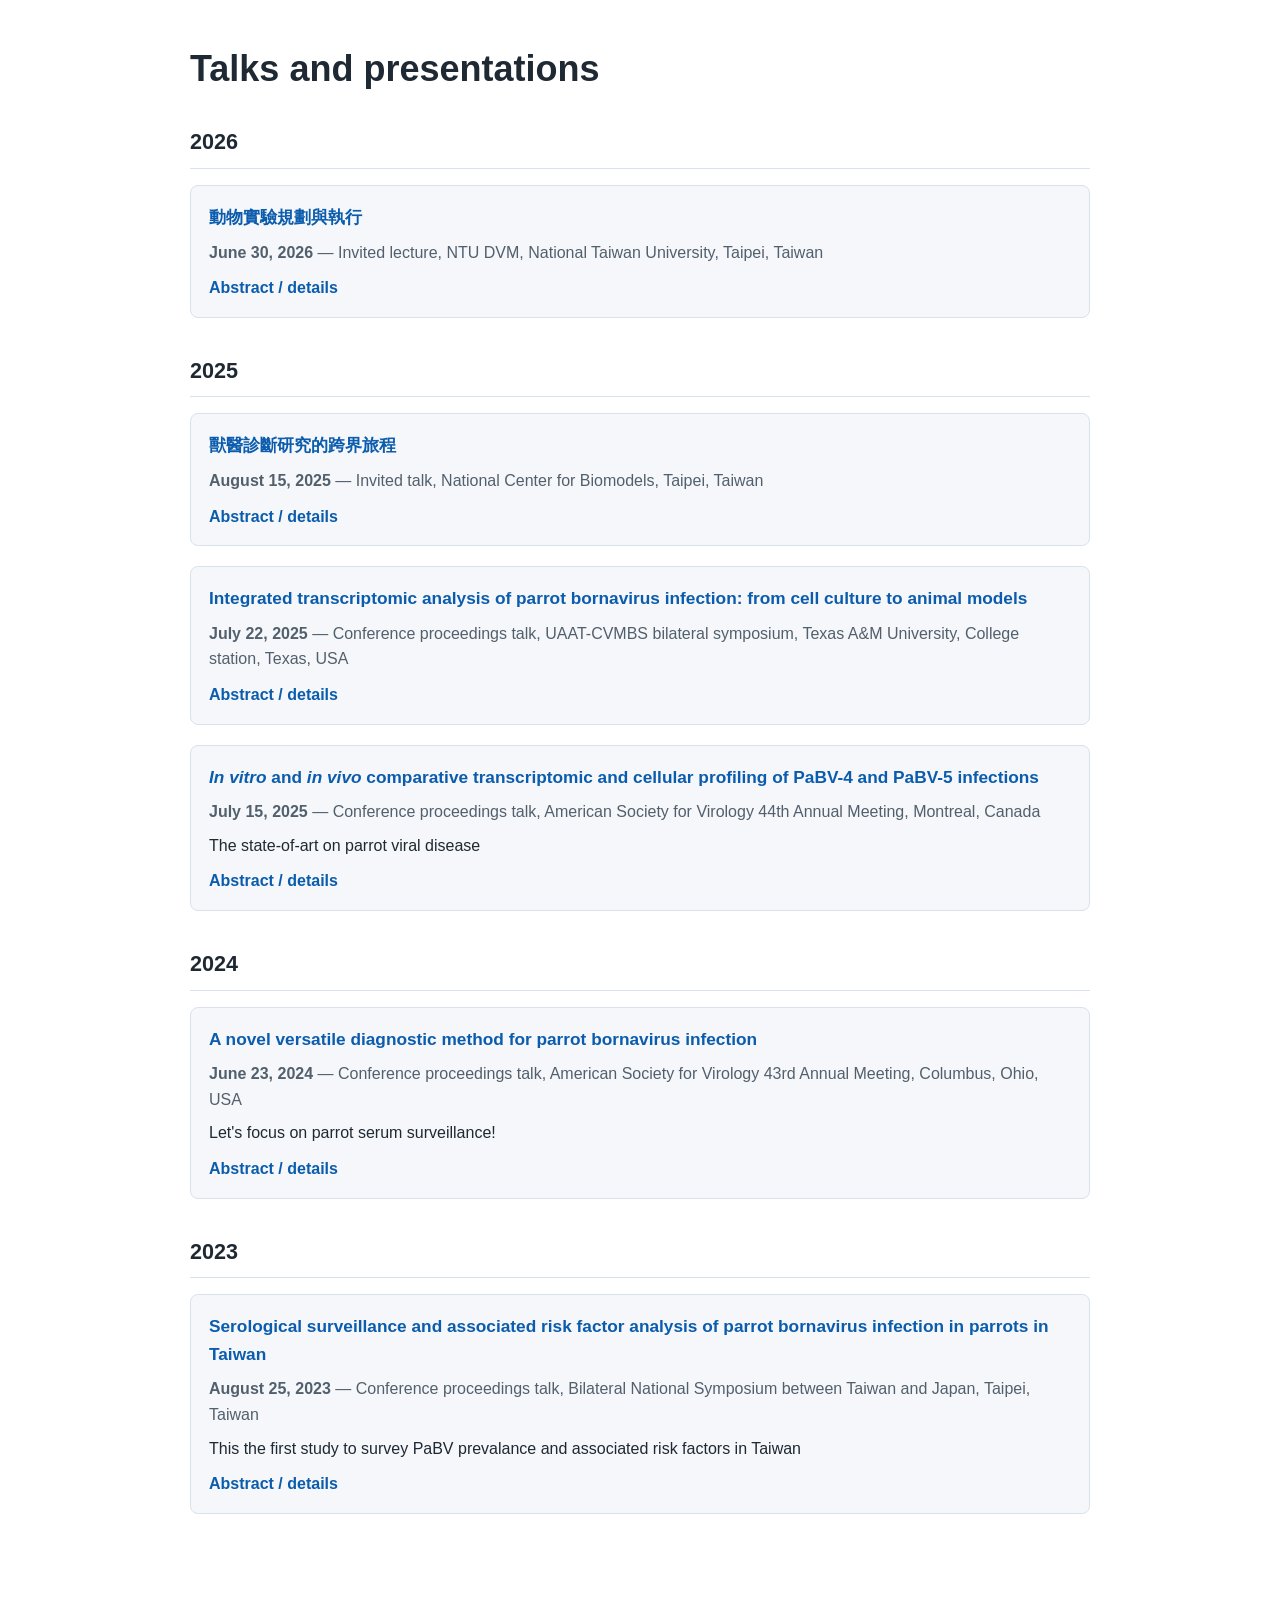
==== index.html @ 84c07e23 "renew" ====
<!doctype html>
<html lang="en">
<head>
  <meta charset="utf-8">
  <meta name="viewport" content="width=device-width, initial-scale=1">
  <title>Talks and presentations</title>
  <style>
    :root {
      color-scheme: light;
      --text: #1f2933;
      --muted: #52606d;
      --link: #0b5cad;
      --border: #d9e2ec;
      --bg-soft: #f5f7fa;
    }

    body {
      margin: 0;
      color: var(--text);
      font-family: -apple-system, BlinkMacSystemFont, "Segoe UI", Arial, sans-serif;
      line-height: 1.6;
      background: #ffffff;
    }

    main {
      max-width: 900px;
      margin: 0 auto;
      padding: 48px 24px 64px;
    }

    h1 {
      margin: 0 0 32px;
      font-size: 2.25rem;
      line-height: 1.15;
    }

    h2 {
      margin: 36px 0 16px;
      padding-bottom: 8px;
      border-bottom: 1px solid var(--border);
      font-size: 1.35rem;
    }

    ul {
      margin: 0;
      padding: 0;
      list-style: none;
    }

    li {
      margin: 0 0 20px;
      padding: 18px 18px 16px;
      border: 1px solid var(--border);
      border-radius: 8px;
      background: var(--bg-soft);
    }

    a {
      color: var(--link);
      text-decoration: none;
    }

    a:hover,
    a:focus {
      text-decoration: underline;
    }

    .talk-title {
      font-size: 1.08rem;
      font-weight: 700;
    }

    .meta {
      margin-top: 8px;
      color: var(--muted);
    }

    .excerpt {
      margin: 8px 0 0;
    }

    .details {
      display: inline-block;
      margin-top: 10px;
      font-weight: 600;
    }

    @media (max-width: 640px) {
      main {
        padding: 32px 16px 48px;
      }

      h1 {
        font-size: 1.9rem;
      }

      li {
        padding: 16px;
      }
    }
  </style>
</head>
<body>
  <main>
    <h1>Talks and presentations</h1>

    <h2>2026</h2>
    <ul>
      <li>
        <a class="talk-title" href="/talks/20260630/">動物實驗規劃與執行</a>
        <div class="meta"><strong>June 30, 2026</strong> — Invited lecture, NTU DVM, National Taiwan University, Taipei, Taiwan</div>
        <a class="details" href="/talks/abstracts/2026-animal-experimental-design.html">Abstract / details</a>
      </li>
    </ul>

    <h2>2025</h2>
    <ul>
      <li>
        <a class="talk-title" href="/talks/abstracts/2025-NCB-獸醫診斷研究的跨界旅程-talk.html">獸醫診斷研究的跨界旅程</a>
        <div class="meta"><strong>August 15, 2025</strong> — Invited talk, National Center for Biomodels, Taipei, Taiwan</div>
        <a class="details" href="/talks/abstracts/2025-NCB-獸醫診斷研究的跨界旅程-talk.html">Abstract / details</a>
      </li>
      <li>
        <a class="talk-title" href="/talks/abstracts/2025-tamu-integrated-transcriptomic-analysis-talk.html">Integrated transcriptomic analysis of parrot bornavirus infection: from cell culture to animal models</a>
        <div class="meta"><strong>July 22, 2025</strong> — Conference proceedings talk, UAAT-CVMBS bilateral symposium, Texas A&amp;M University, College station, Texas, USA</div>
        <a class="details" href="/talks/abstracts/2025-tamu-integrated-transcriptomic-analysis-talk.html">Abstract / details</a>
      </li>
      <li>
        <a class="talk-title" href="/talks/abstracts/2025-asv-comparative-pabv-talk-abstract.html"><em>In vitro</em> and <em>in vivo</em> comparative transcriptomic and cellular profiling of PaBV-4 and PaBV-5 infections</a>
        <div class="meta"><strong>July 15, 2025</strong> — Conference proceedings talk, American Society for Virology 44th Annual Meeting, Montreal, Canada</div>
        <p class="excerpt">The state-of-art on parrot viral disease</p>
        <a class="details" href="/talks/abstracts/2025-asv-comparative-pabv-talk-abstract.html">Abstract / details</a>
      </li>
    </ul>

    <h2>2024</h2>
    <ul>
      <li>
        <a class="talk-title" href="/talks/abstracts/2024-asv-pabv-diagnostic.html">A novel versatile diagnostic method for parrot bornavirus infection</a>
        <div class="meta"><strong>June 23, 2024</strong> — Conference proceedings talk, American Society for Virology 43rd Annual Meeting, Columbus, Ohio, USA</div>
        <p class="excerpt">Let's focus on parrot serum surveillance!</p>
        <a class="details" href="/talks/abstracts/2024-asv-pabv-diagnostic.html">Abstract / details</a>
      </li>
    </ul>

    <h2>2023</h2>
    <ul>
      <li>
        <a class="talk-title" href="/talks/abstracts/2023-tw-jp-symposium-pabv-1.html">Serological surveillance and associated risk factor analysis of parrot bornavirus infection in parrots in Taiwan</a>
        <div class="meta"><strong>August 25, 2023</strong> — Conference proceedings talk, Bilateral National Symposium between Taiwan and Japan, Taipei, Taiwan</div>
        <p class="excerpt">This the first study to survey PaBV prevalance and associated risk factors in Taiwan</p>
        <a class="details" href="/talks/abstracts/2023-tw-jp-symposium-pabv-1.html">Abstract / details</a>
      </li>
    </ul>
  </main>
</body>
</html>
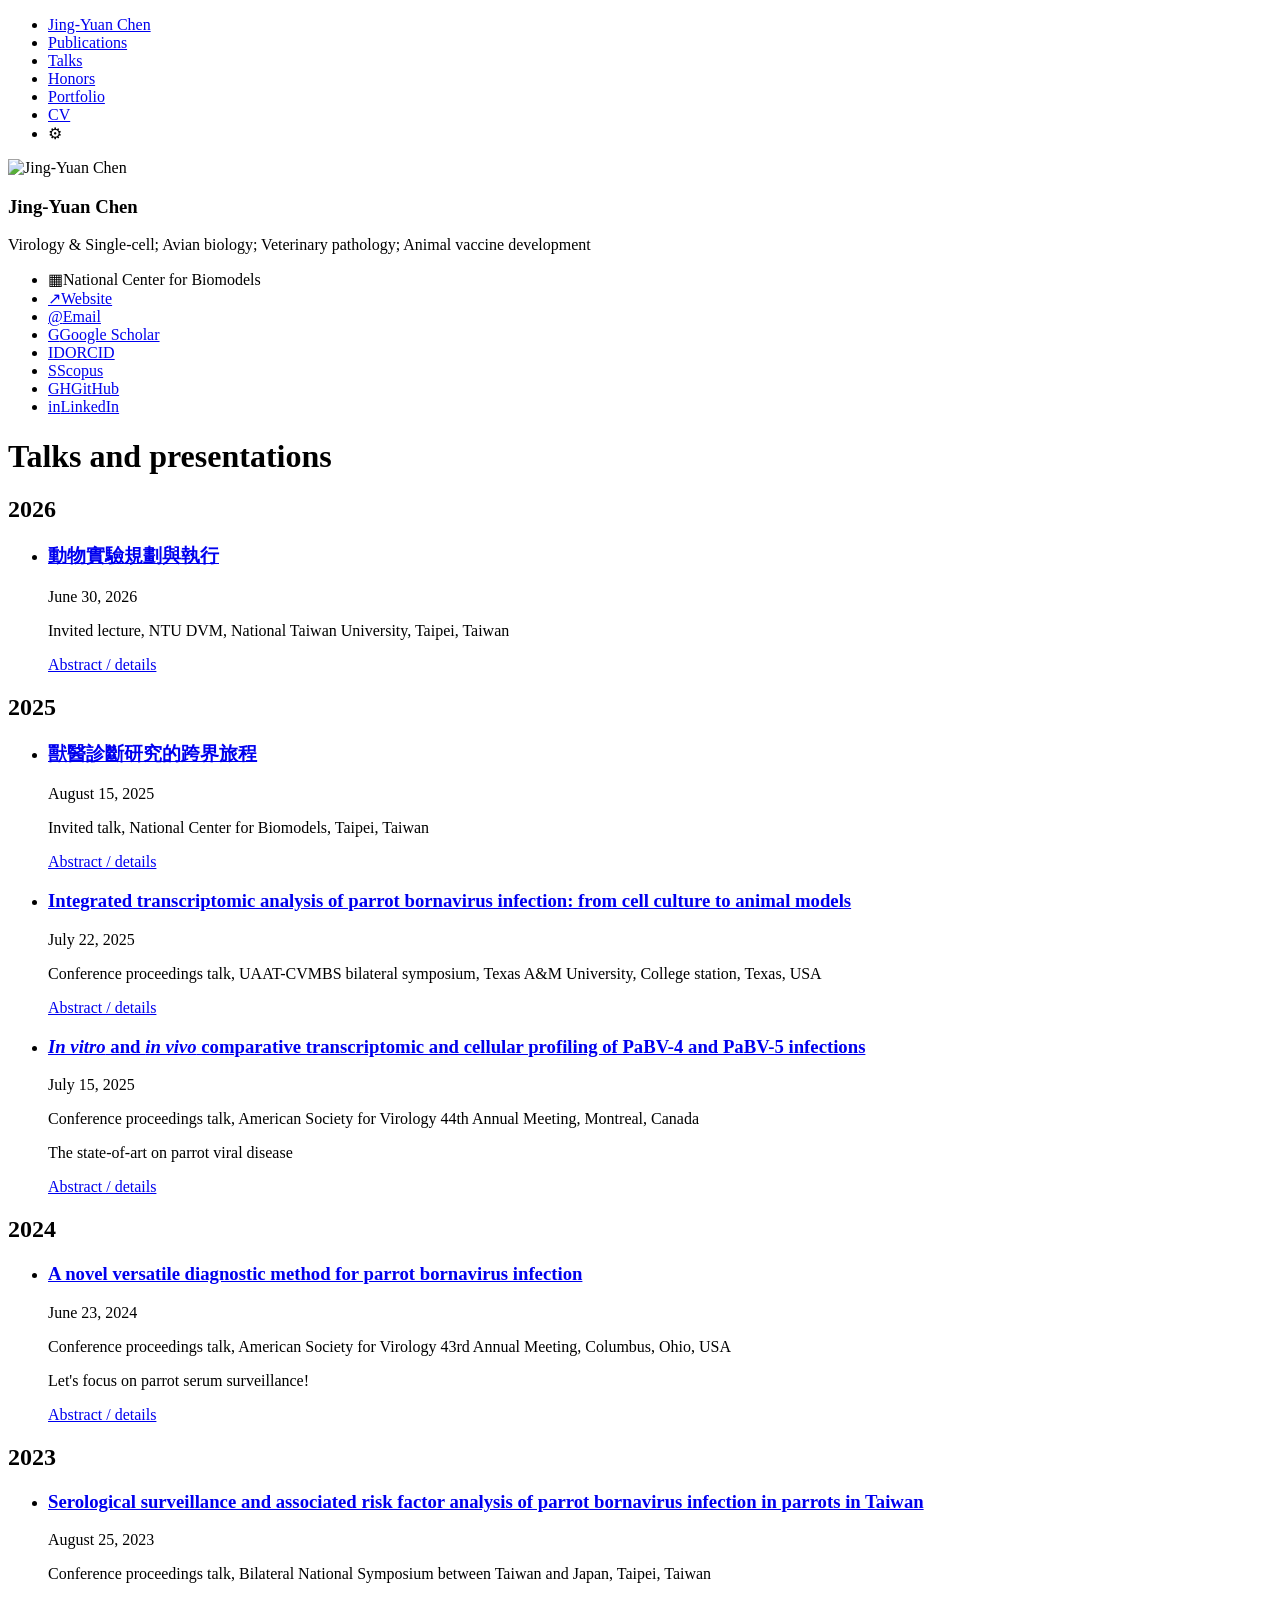
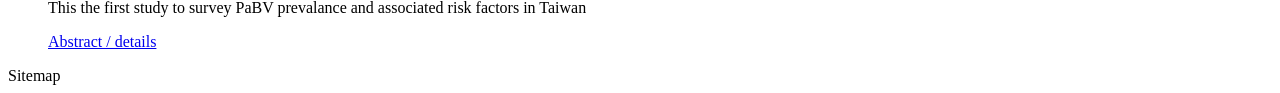
==== commit 26880773: "update" ====
--- a/index.html
+++ b/index.html
@@ -4,154 +4,108 @@
   <meta charset="utf-8">
   <meta name="viewport" content="width=device-width, initial-scale=1">
   <title>Talks and presentations</title>
-  <style>
-    :root {
-      color-scheme: light;
-      --text: #1f2933;
-      --muted: #52606d;
-      --link: #0b5cad;
-      --border: #d9e2ec;
-      --bg-soft: #f5f7fa;
-    }
-
-    body {
-      margin: 0;
-      color: var(--text);
-      font-family: -apple-system, BlinkMacSystemFont, "Segoe UI", Arial, sans-serif;
-      line-height: 1.6;
-      background: #ffffff;
-    }
-
-    main {
-      max-width: 900px;
-      margin: 0 auto;
-      padding: 48px 24px 64px;
-    }
-
-    h1 {
-      margin: 0 0 32px;
-      font-size: 2.25rem;
-      line-height: 1.15;
-    }
-
-    h2 {
-      margin: 36px 0 16px;
-      padding-bottom: 8px;
-      border-bottom: 1px solid var(--border);
-      font-size: 1.35rem;
-    }
-
-    ul {
-      margin: 0;
-      padding: 0;
-      list-style: none;
-    }
-
-    li {
-      margin: 0 0 20px;
-      padding: 18px 18px 16px;
-      border: 1px solid var(--border);
-      border-radius: 8px;
-      background: var(--bg-soft);
-    }
-
-    a {
-      color: var(--link);
-      text-decoration: none;
-    }
-
-    a:hover,
-    a:focus {
-      text-decoration: underline;
-    }
-
-    .talk-title {
-      font-size: 1.08rem;
-      font-weight: 700;
-    }
-
-    .meta {
-      margin-top: 8px;
-      color: var(--muted);
-    }
-
-    .excerpt {
-      margin: 8px 0 0;
-    }
-
-    .details {
-      display: inline-block;
-      margin-top: 10px;
-      font-weight: 600;
-    }
-
-    @media (max-width: 640px) {
-      main {
-        padding: 32px 16px 48px;
-      }
-
-      h1 {
-        font-size: 1.9rem;
-      }
-
-      li {
-        padding: 16px;
-      }
-    }
-  </style>
+  <link rel="stylesheet" href="/talks/assets/talk-page.css">
 </head>
 <body>
-  <main>
+  <header class="masthead">
+    <div class="masthead__inner-wrap">
+      <nav aria-label="Primary navigation">
+        <ul class="visible-links">
+          <li class="masthead__menu-item masthead__menu-item--lg"><a href="/">Jing-Yuan Chen</a></li>
+          <li class="masthead__menu-item"><a href="/publications/">Publications</a></li>
+          <li class="masthead__menu-item"><a href="/talks/">Talks</a></li>
+          <li class="masthead__menu-item"><a href="/honors/">Honors</a></li>
+          <li class="masthead__menu-item"><a href="/portfolio/">Portfolio</a></li>
+          <li class="masthead__menu-item"><a href="/cv/">CV</a></li>
+          <li class="masthead__menu-item"><span class="theme-toggle" aria-hidden="true">⚙</span></li>
+        </ul>
+      </nav>
+    </div>
+  </header>
+
+  <div id="main">
+    <aside class="sidebar" aria-label="Author profile">
+      <div class="author__avatar">
+        <img src="/talks/assets/images/profile.jpg" alt="Jing-Yuan Chen">
+      </div>
+      <div class="author__content">
+        <h3 class="author__name">Jing-Yuan Chen</h3>
+        <p class="author__bio">Virology &amp; Single-cell; Avian biology; Veterinary pathology; Animal vaccine development</p>
+        <ul class="author__urls">
+          <li><span class="profile-icon">▦</span>National Center for Biomodels</li>
+          <li><a href="https://jychen74.github.io/"><span class="profile-icon">↗</span>Website</a></li>
+          <li><a href="mailto:cjyleo@gmail.com"><span class="profile-icon">@</span>Email</a></li>
+          <li><a href="https://scholar.google.com/citations?user=cGiPX_IAAAAJ&amp;hl=zh-TW"><span class="profile-icon">G</span>Google Scholar</a></li>
+          <li><a href="https://orcid.org/0000-0001-8021-2369"><span class="profile-icon">ID</span>ORCID</a></li>
+          <li><a href="https://www.scopus.com/authid/detail.uri?authorId=57210919532#"><span class="profile-icon">S</span>Scopus</a></li>
+          <li><a href="https://github.com/jychen74"><span class="profile-icon">GH</span>GitHub</a></li>
+          <li><a href="https://www.linkedin.com/in/jing-yuan-chen"><span class="profile-icon">in</span>LinkedIn</a></li>
+        </ul>
+      </div>
+    </aside>
+
+    <main class="archive">
     <h1>Talks and presentations</h1>
 
     <h2>2026</h2>
-    <ul>
+    <ul class="talk-list">
       <li>
-        <a class="talk-title" href="/talks/20260630/">動物實驗規劃與執行</a>
-        <div class="meta"><strong>June 30, 2026</strong> — Invited lecture, NTU DVM, National Taiwan University, Taipei, Taiwan</div>
+        <h3 class="archive__item-title"><a href="/talks/20260630/">動物實驗規劃與執行</a></h3>
+        <p class="page__meta">June 30, 2026</p>
+        <p class="archive__item-excerpt">Invited lecture, NTU DVM, National Taiwan University, Taipei, Taiwan</p>
         <a class="details" href="/talks/abstracts/2026-animal-experimental-design.html">Abstract / details</a>
       </li>
     </ul>
 
     <h2>2025</h2>
-    <ul>
+    <ul class="talk-list">
       <li>
-        <a class="talk-title" href="/talks/abstracts/2025-NCB-獸醫診斷研究的跨界旅程-talk.html">獸醫診斷研究的跨界旅程</a>
-        <div class="meta"><strong>August 15, 2025</strong> — Invited talk, National Center for Biomodels, Taipei, Taiwan</div>
+        <h3 class="archive__item-title"><a href="/talks/abstracts/2025-NCB-獸醫診斷研究的跨界旅程-talk.html">獸醫診斷研究的跨界旅程</a></h3>
+        <p class="page__meta">August 15, 2025</p>
+        <p class="archive__item-excerpt">Invited talk, National Center for Biomodels, Taipei, Taiwan</p>
         <a class="details" href="/talks/abstracts/2025-NCB-獸醫診斷研究的跨界旅程-talk.html">Abstract / details</a>
       </li>
       <li>
-        <a class="talk-title" href="/talks/abstracts/2025-tamu-integrated-transcriptomic-analysis-talk.html">Integrated transcriptomic analysis of parrot bornavirus infection: from cell culture to animal models</a>
-        <div class="meta"><strong>July 22, 2025</strong> — Conference proceedings talk, UAAT-CVMBS bilateral symposium, Texas A&amp;M University, College station, Texas, USA</div>
+        <h3 class="archive__item-title"><a href="/talks/abstracts/2025-tamu-integrated-transcriptomic-analysis-talk.html">Integrated transcriptomic analysis of parrot bornavirus infection: from cell culture to animal models</a></h3>
+        <p class="page__meta">July 22, 2025</p>
+        <p class="archive__item-excerpt">Conference proceedings talk, UAAT-CVMBS bilateral symposium, Texas A&amp;M University, College station, Texas, USA</p>
         <a class="details" href="/talks/abstracts/2025-tamu-integrated-transcriptomic-analysis-talk.html">Abstract / details</a>
       </li>
       <li>
-        <a class="talk-title" href="/talks/abstracts/2025-asv-comparative-pabv-talk-abstract.html"><em>In vitro</em> and <em>in vivo</em> comparative transcriptomic and cellular profiling of PaBV-4 and PaBV-5 infections</a>
-        <div class="meta"><strong>July 15, 2025</strong> — Conference proceedings talk, American Society for Virology 44th Annual Meeting, Montreal, Canada</div>
-        <p class="excerpt">The state-of-art on parrot viral disease</p>
+        <h3 class="archive__item-title"><a href="/talks/abstracts/2025-asv-comparative-pabv-talk-abstract.html"><em>In vitro</em> and <em>in vivo</em> comparative transcriptomic and cellular profiling of PaBV-4 and PaBV-5 infections</a></h3>
+        <p class="page__meta">July 15, 2025</p>
+        <p class="archive__item-excerpt">Conference proceedings talk, American Society for Virology 44th Annual Meeting, Montreal, Canada</p>
+        <p class="archive__item-excerpt">The state-of-art on parrot viral disease</p>
         <a class="details" href="/talks/abstracts/2025-asv-comparative-pabv-talk-abstract.html">Abstract / details</a>
       </li>
     </ul>
 
     <h2>2024</h2>
-    <ul>
+    <ul class="talk-list">
       <li>
-        <a class="talk-title" href="/talks/abstracts/2024-asv-pabv-diagnostic.html">A novel versatile diagnostic method for parrot bornavirus infection</a>
-        <div class="meta"><strong>June 23, 2024</strong> — Conference proceedings talk, American Society for Virology 43rd Annual Meeting, Columbus, Ohio, USA</div>
-        <p class="excerpt">Let's focus on parrot serum surveillance!</p>
+        <h3 class="archive__item-title"><a href="/talks/abstracts/2024-asv-pabv-diagnostic.html">A novel versatile diagnostic method for parrot bornavirus infection</a></h3>
+        <p class="page__meta">June 23, 2024</p>
+        <p class="archive__item-excerpt">Conference proceedings talk, American Society for Virology 43rd Annual Meeting, Columbus, Ohio, USA</p>
+        <p class="archive__item-excerpt">Let's focus on parrot serum surveillance!</p>
         <a class="details" href="/talks/abstracts/2024-asv-pabv-diagnostic.html">Abstract / details</a>
       </li>
     </ul>
 
     <h2>2023</h2>
-    <ul>
+    <ul class="talk-list">
       <li>
-        <a class="talk-title" href="/talks/abstracts/2023-tw-jp-symposium-pabv-1.html">Serological surveillance and associated risk factor analysis of parrot bornavirus infection in parrots in Taiwan</a>
-        <div class="meta"><strong>August 25, 2023</strong> — Conference proceedings talk, Bilateral National Symposium between Taiwan and Japan, Taipei, Taiwan</div>
-        <p class="excerpt">This the first study to survey PaBV prevalance and associated risk factors in Taiwan</p>
+        <h3 class="archive__item-title"><a href="/talks/abstracts/2023-tw-jp-symposium-pabv-1.html">Serological surveillance and associated risk factor analysis of parrot bornavirus infection in parrots in Taiwan</a></h3>
+        <p class="page__meta">August 25, 2023</p>
+        <p class="archive__item-excerpt">Conference proceedings talk, Bilateral National Symposium between Taiwan and Japan, Taipei, Taiwan</p>
+        <p class="archive__item-excerpt">This the first study to survey PaBV prevalance and associated risk factors in Taiwan</p>
         <a class="details" href="/talks/abstracts/2023-tw-jp-symposium-pabv-1.html">Abstract / details</a>
       </li>
     </ul>
-  </main>
+    </main>
+  </div>
+
+  <footer class="site-footer">
+    <div class="site-footer__inner">Sitemap</div>
+  </footer>
 </body>
 </html>
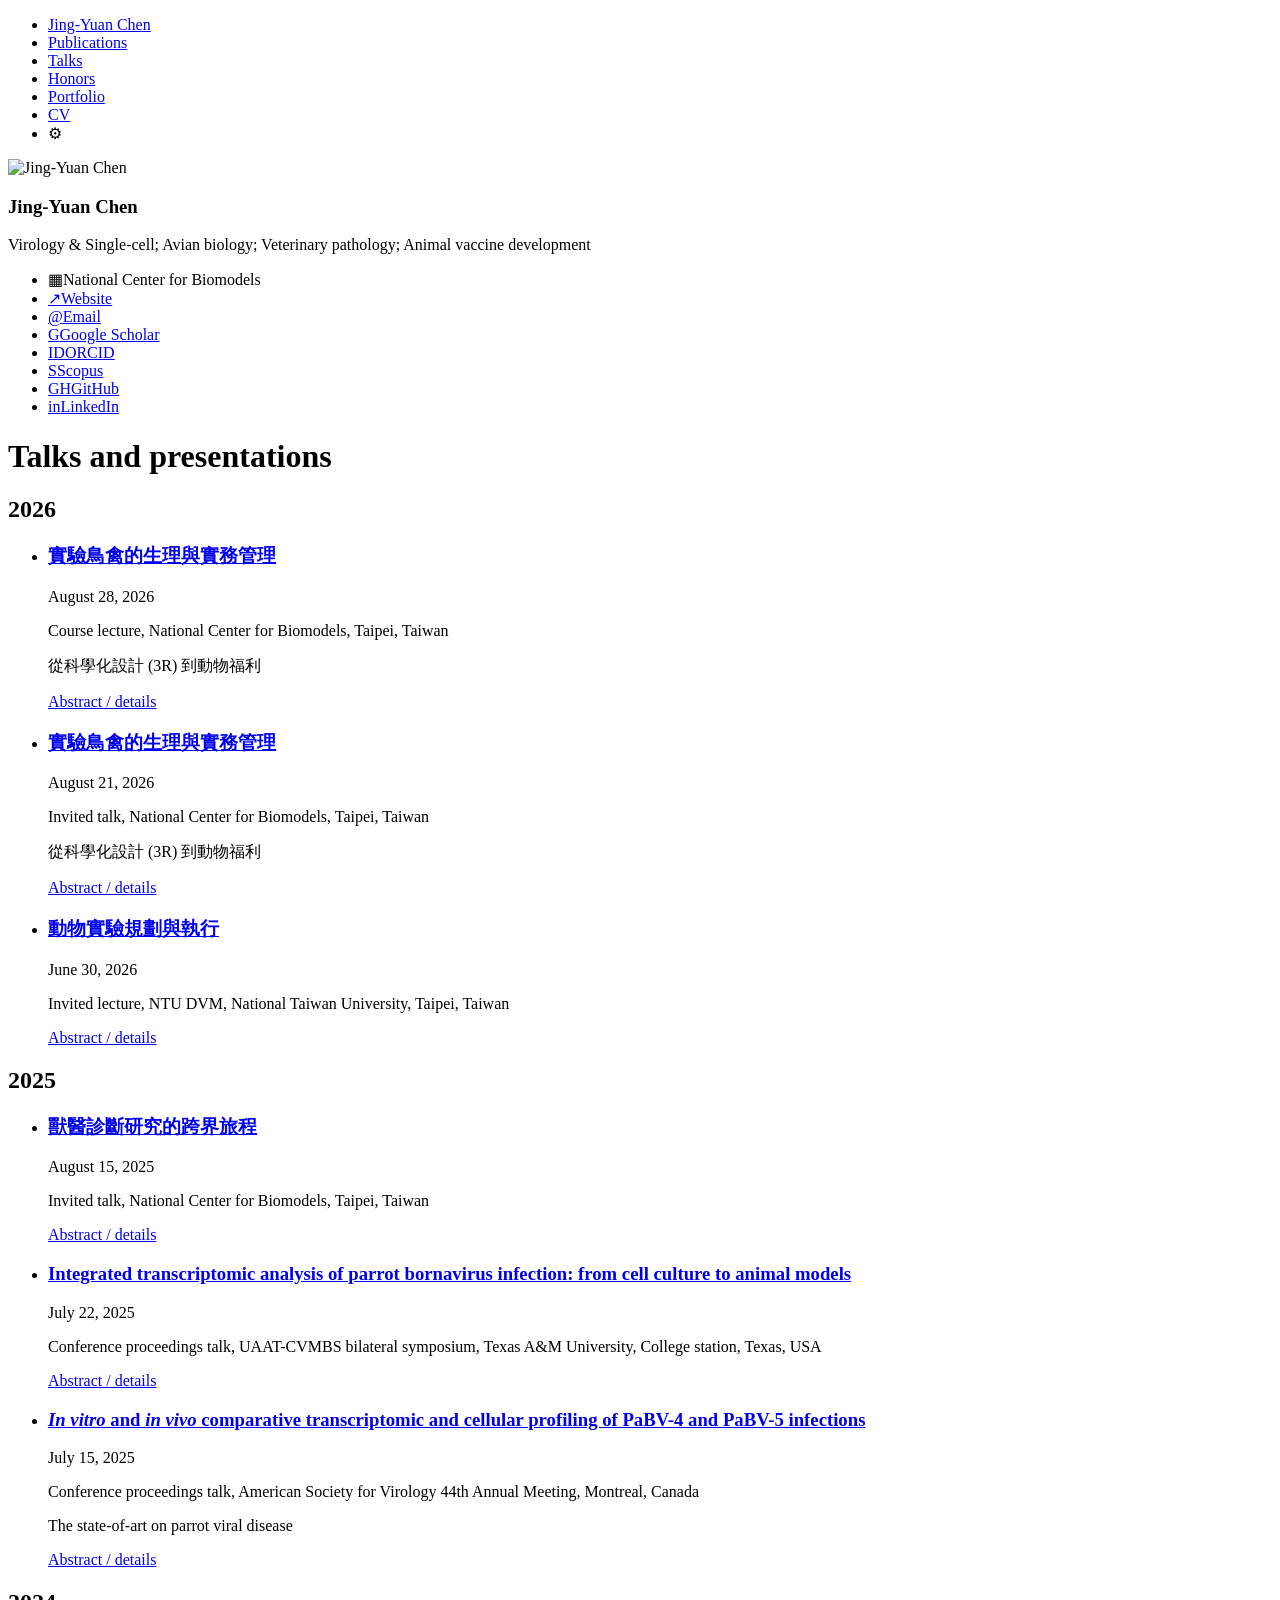
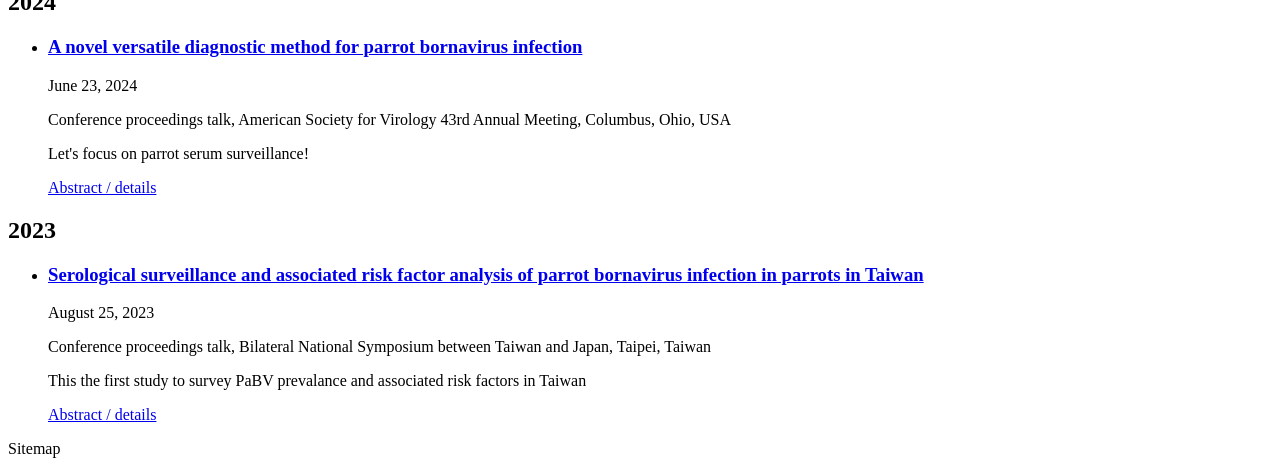
==== commit c8b71e9e: "update" ====
--- a/index.html
+++ b/index.html
@@ -49,6 +49,20 @@
 
     <h2>2026</h2>
     <ul class="talk-list">
+      <li>
+        <h3 class="archive__item-title"><a href="/talks/20260828/">實驗鳥禽的生理與實務管理</a></h3>
+        <p class="page__meta">August 28, 2026</p>
+        <p class="archive__item-excerpt">Course lecture, National Center for Biomodels, Taipei, Taiwan</p>
+        <p class="archive__item-excerpt">從科學化設計 (3R) 到動物福利</p>
+        <a class="details" href="/talks/abstracts/2026-experimental-avian-physiology-management-20260828.html">Abstract / details</a>
+      </li>
+      <li>
+        <h3 class="archive__item-title"><a href="/talks/20260821/">實驗鳥禽的生理與實務管理</a></h3>
+        <p class="page__meta">August 21, 2026</p>
+        <p class="archive__item-excerpt">Invited talk, National Center for Biomodels, Taipei, Taiwan</p>
+        <p class="archive__item-excerpt">從科學化設計 (3R) 到動物福利</p>
+        <a class="details" href="/talks/abstracts/2026-experimental-avian-physiology-management-20260821.html">Abstract / details</a>
+      </li>
       <li>
         <h3 class="archive__item-title"><a href="/talks/20260630/">動物實驗規劃與執行</a></h3>
         <p class="page__meta">June 30, 2026</p>
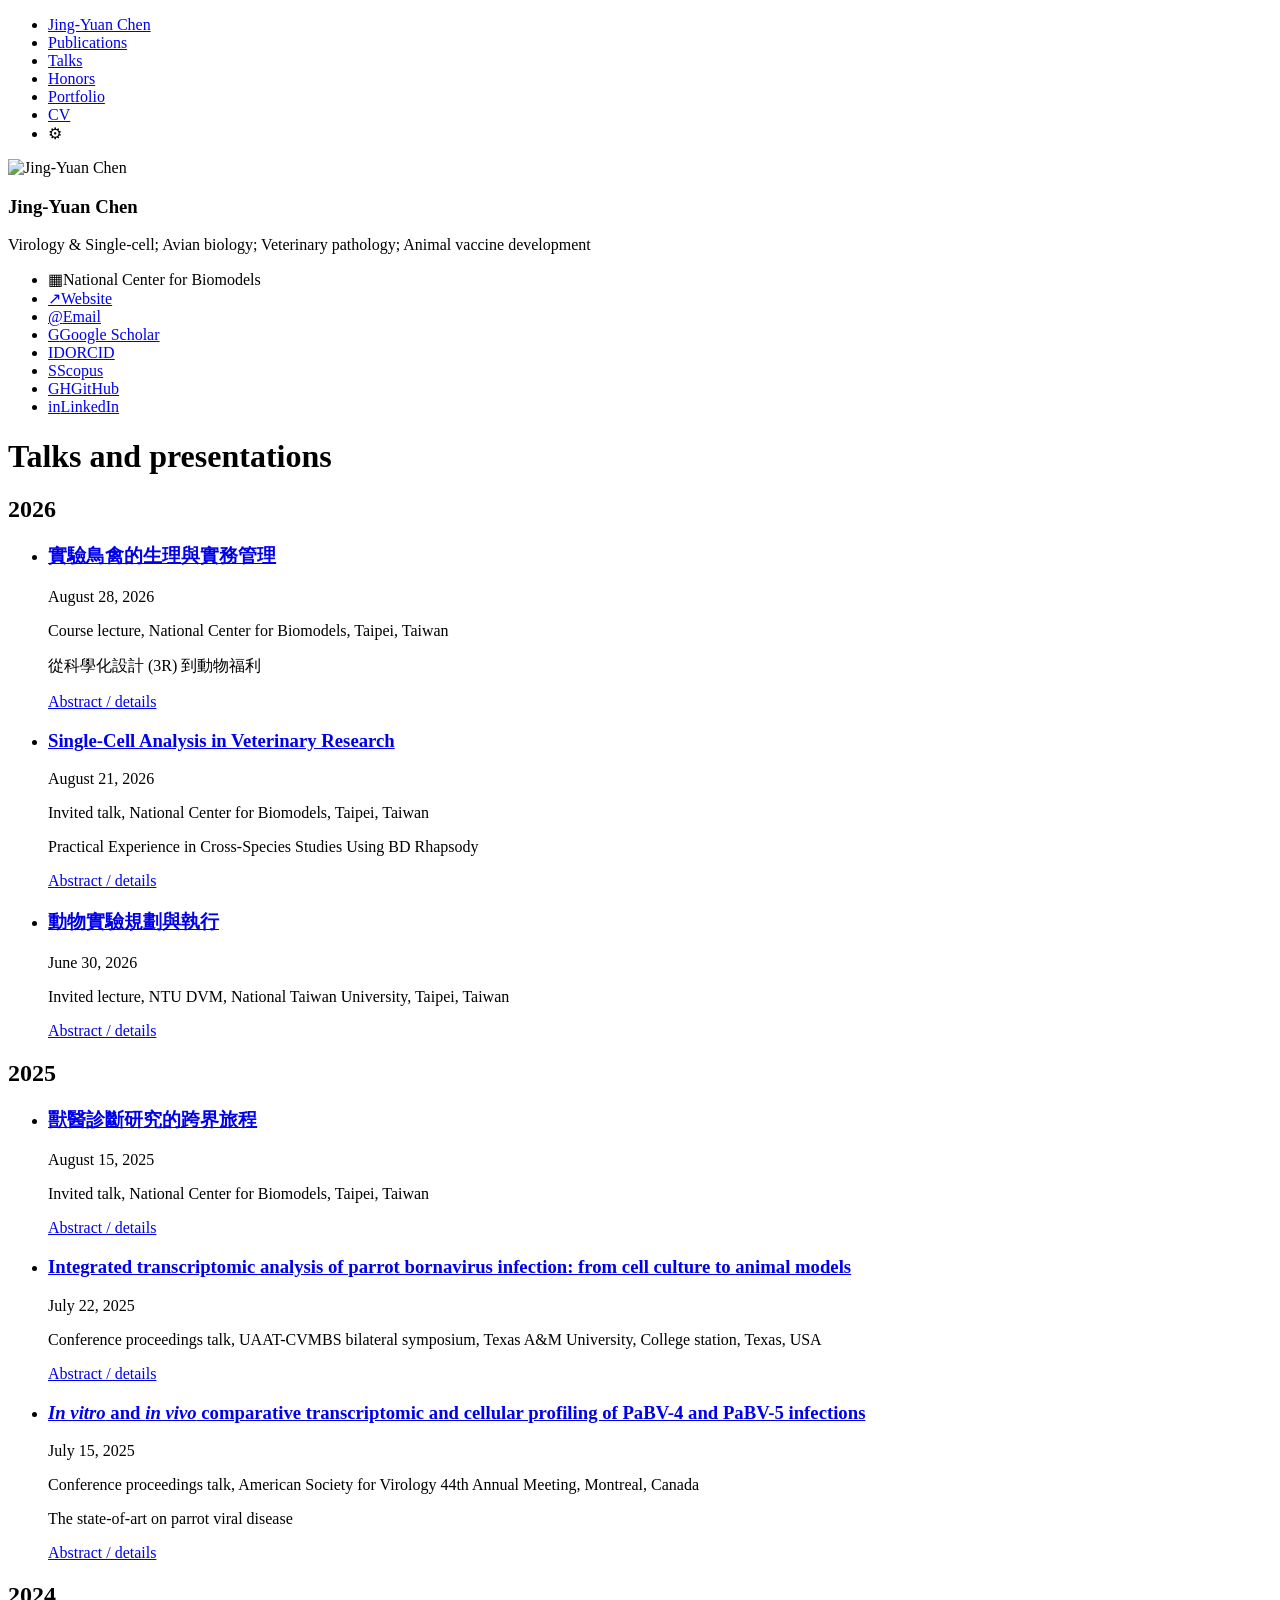
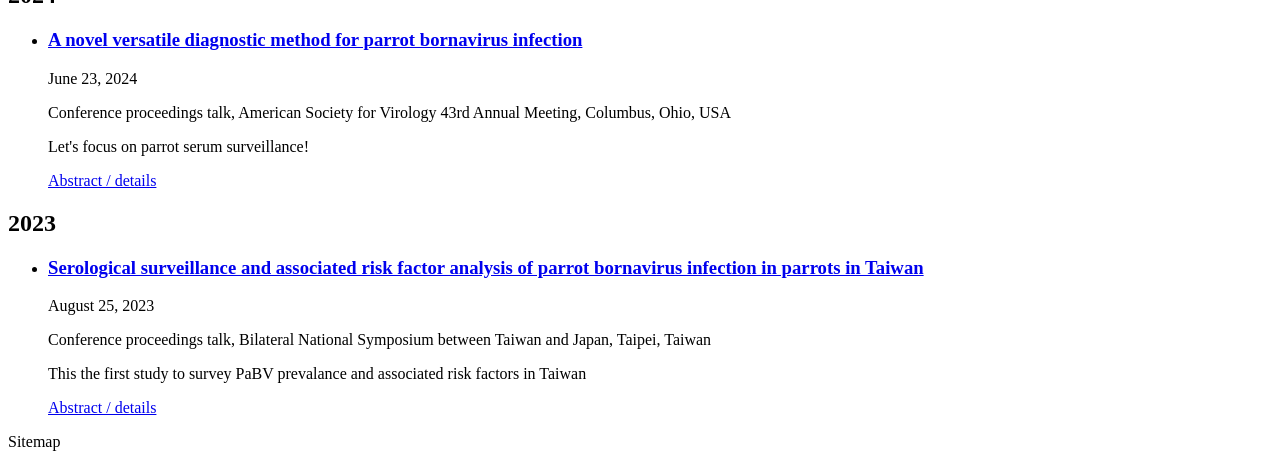
==== commit 8066c688: "update" ====
--- a/index.html
+++ b/index.html
@@ -57,11 +57,11 @@
         <a class="details" href="/talks/abstracts/2026-experimental-avian-physiology-management-20260828.html">Abstract / details</a>
       </li>
       <li>
-        <h3 class="archive__item-title"><a href="/talks/20260821/">實驗鳥禽的生理與實務管理</a></h3>
+        <h3 class="archive__item-title"><a href="/talks/20260821/">Single-Cell Analysis in Veterinary Research</a></h3>
         <p class="page__meta">August 21, 2026</p>
         <p class="archive__item-excerpt">Invited talk, National Center for Biomodels, Taipei, Taiwan</p>
-        <p class="archive__item-excerpt">從科學化設計 (3R) 到動物福利</p>
-        <a class="details" href="/talks/abstracts/2026-experimental-avian-physiology-management-20260821.html">Abstract / details</a>
+        <p class="archive__item-excerpt">Practical Experience in Cross-Species Studies Using BD Rhapsody</p>
+        <a class="details" href="/talks/abstracts/2026-single-cell-analysis-veterinary-research.html">Abstract / details</a>
       </li>
       <li>
         <h3 class="archive__item-title"><a href="/talks/20260630/">動物實驗規劃與執行</a></h3>
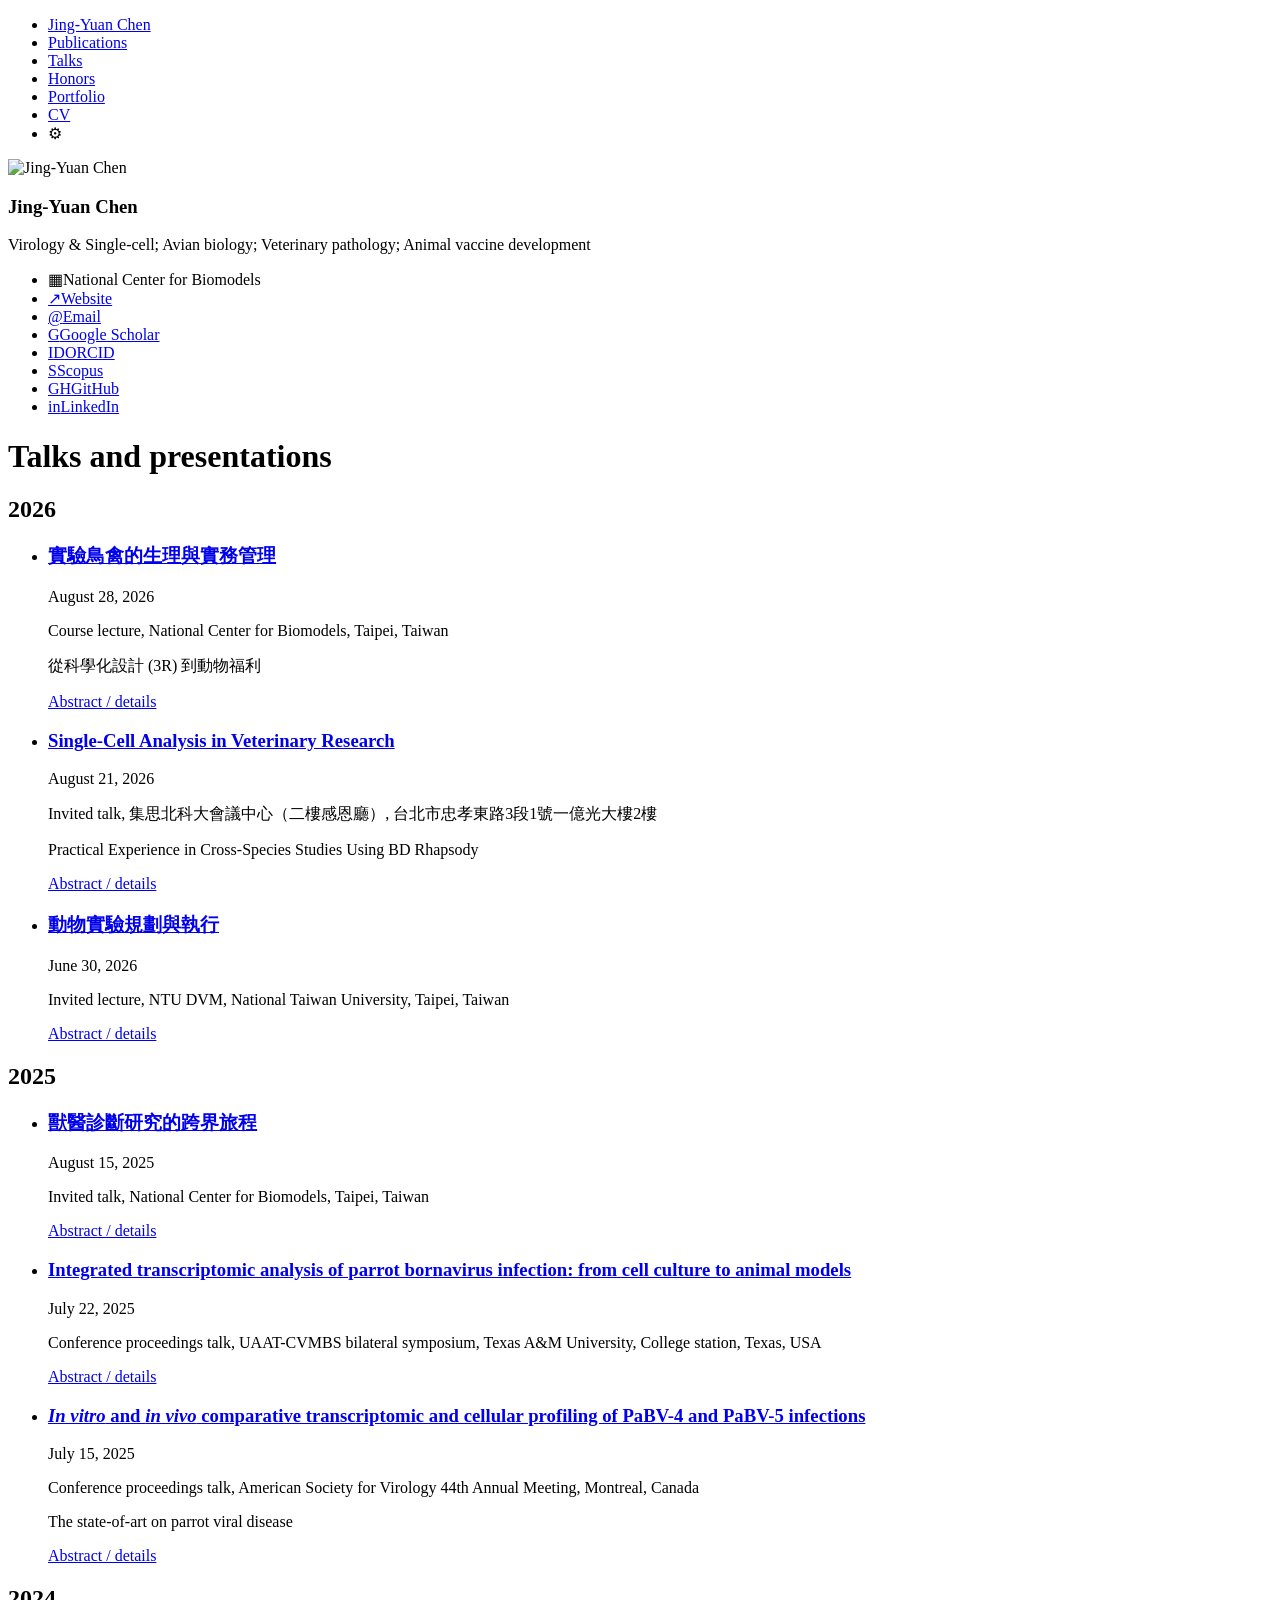
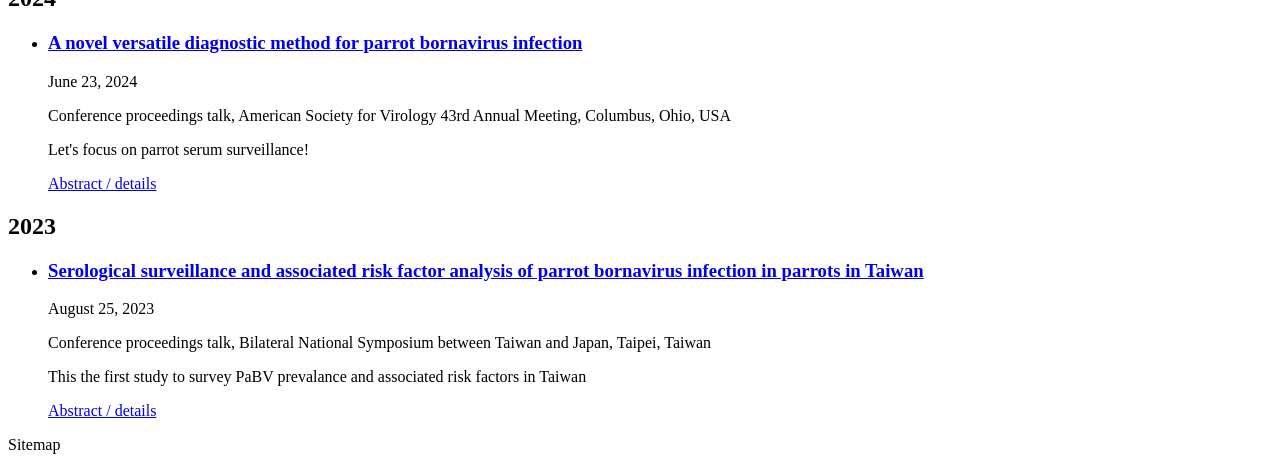
==== commit a970f98a: "update" ====
--- a/index.html
+++ b/index.html
@@ -59,7 +59,7 @@
       <li>
         <h3 class="archive__item-title"><a href="/talks/20260821/">Single-Cell Analysis in Veterinary Research</a></h3>
         <p class="page__meta">August 21, 2026</p>
-        <p class="archive__item-excerpt">Invited talk, National Center for Biomodels, Taipei, Taiwan</p>
+        <p class="archive__item-excerpt">Invited talk, 集思北科大會議中心（二樓感恩廳）, 台北市忠孝東路3段1號一億光大樓2樓</p>
         <p class="archive__item-excerpt">Practical Experience in Cross-Species Studies Using BD Rhapsody</p>
         <a class="details" href="/talks/abstracts/2026-single-cell-analysis-veterinary-research.html">Abstract / details</a>
       </li>
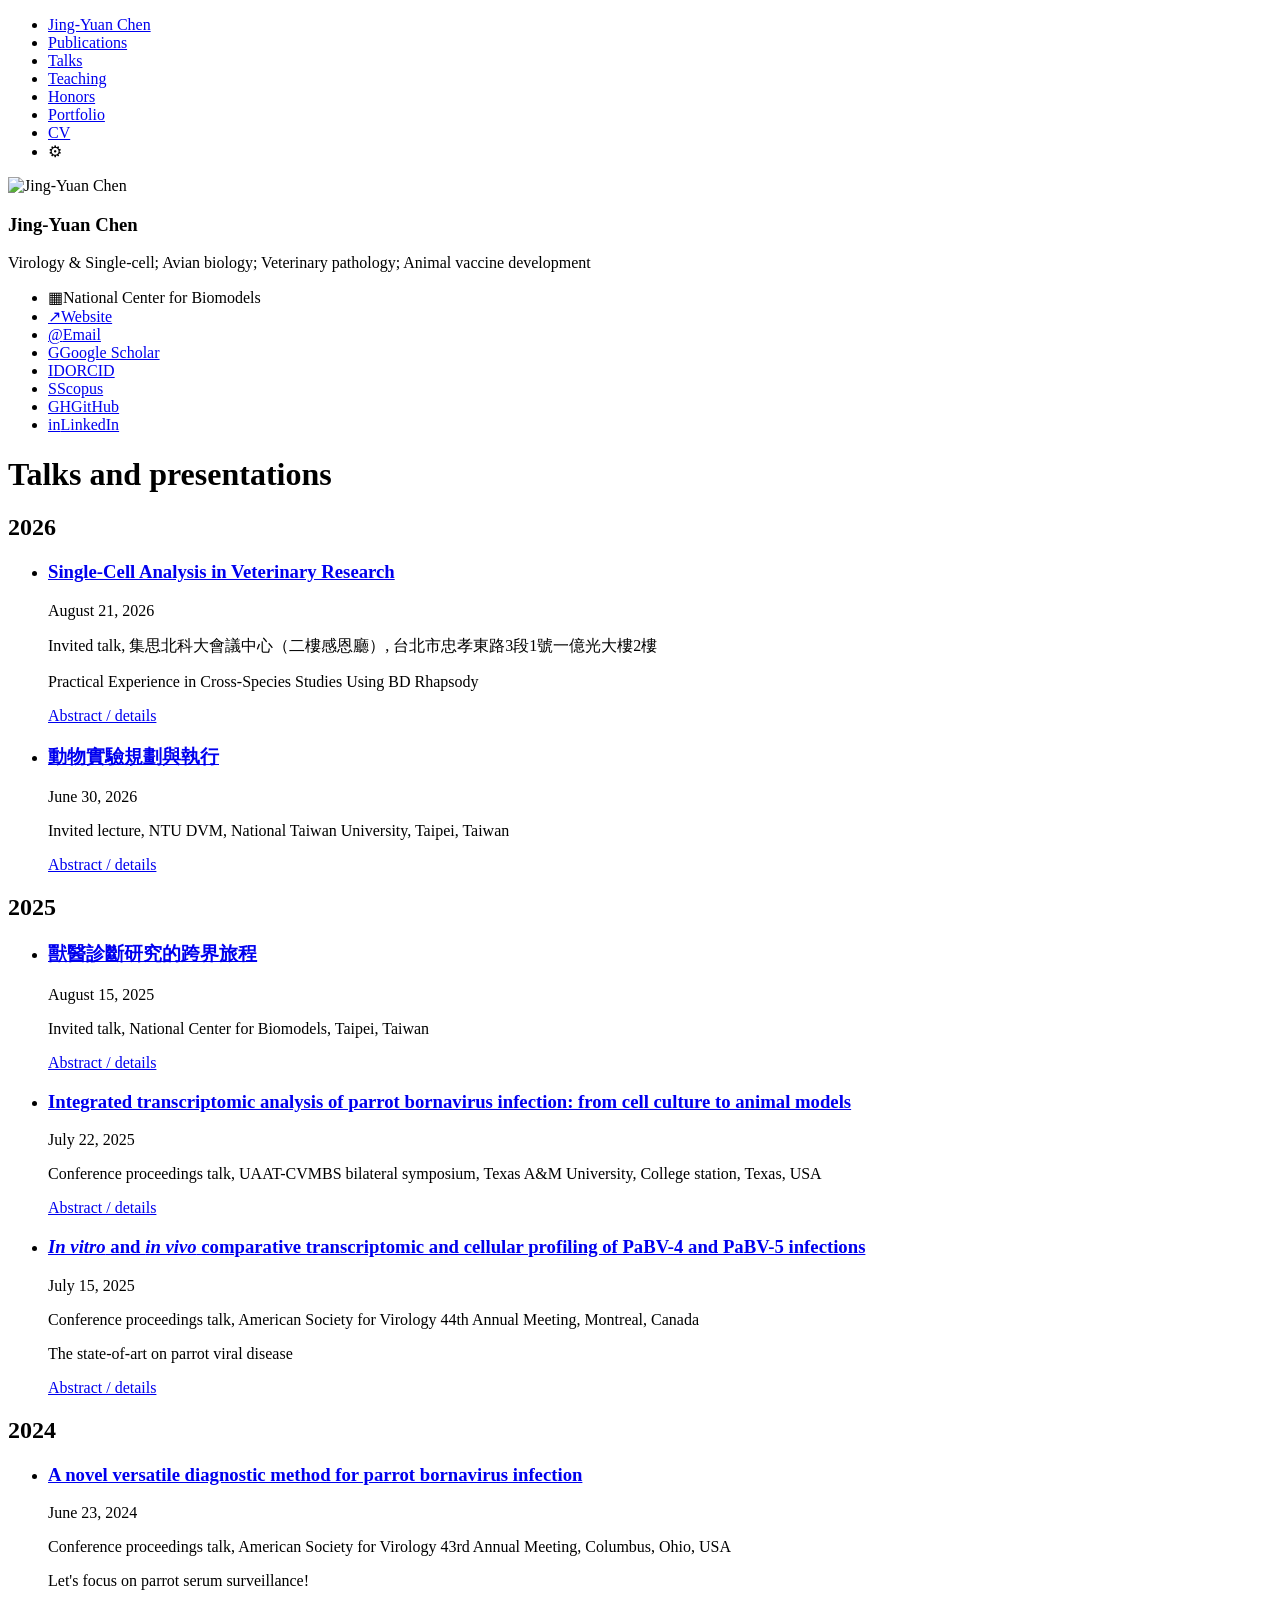
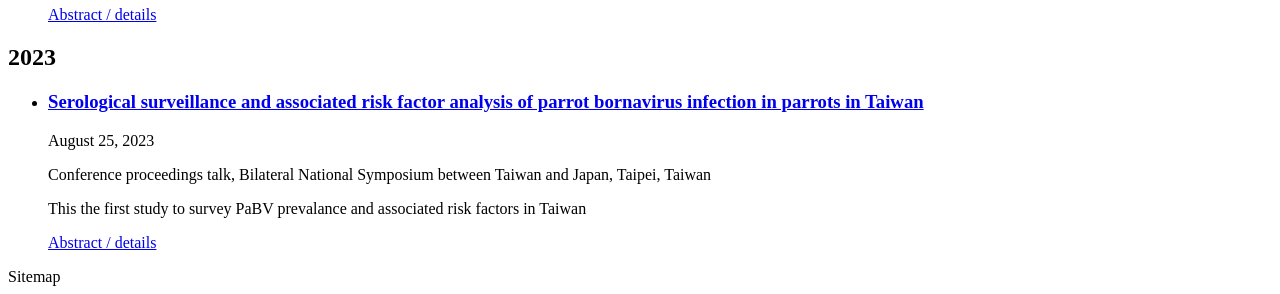
==== commit 2b923074: "update" ====
--- a/index.html
+++ b/index.html
@@ -14,6 +14,7 @@
           <li class="masthead__menu-item masthead__menu-item--lg"><a href="/">Jing-Yuan Chen</a></li>
           <li class="masthead__menu-item"><a href="/publications/">Publications</a></li>
           <li class="masthead__menu-item"><a href="/talks/">Talks</a></li>
+          <li class="masthead__menu-item"><a href="/teaching/">Teaching</a></li>
           <li class="masthead__menu-item"><a href="/honors/">Honors</a></li>
           <li class="masthead__menu-item"><a href="/portfolio/">Portfolio</a></li>
           <li class="masthead__menu-item"><a href="/cv/">CV</a></li>
@@ -49,13 +50,6 @@
 
     <h2>2026</h2>
     <ul class="talk-list">
-      <li>
-        <h3 class="archive__item-title"><a href="/talks/20260828/">實驗鳥禽的生理與實務管理</a></h3>
-        <p class="page__meta">August 28, 2026</p>
-        <p class="archive__item-excerpt">Course lecture, National Center for Biomodels, Taipei, Taiwan</p>
-        <p class="archive__item-excerpt">從科學化設計 (3R) 到動物福利</p>
-        <a class="details" href="/talks/abstracts/2026-experimental-avian-physiology-management-20260828.html">Abstract / details</a>
-      </li>
       <li>
         <h3 class="archive__item-title"><a href="/talks/20260821/">Single-Cell Analysis in Veterinary Research</a></h3>
         <p class="page__meta">August 21, 2026</p>
